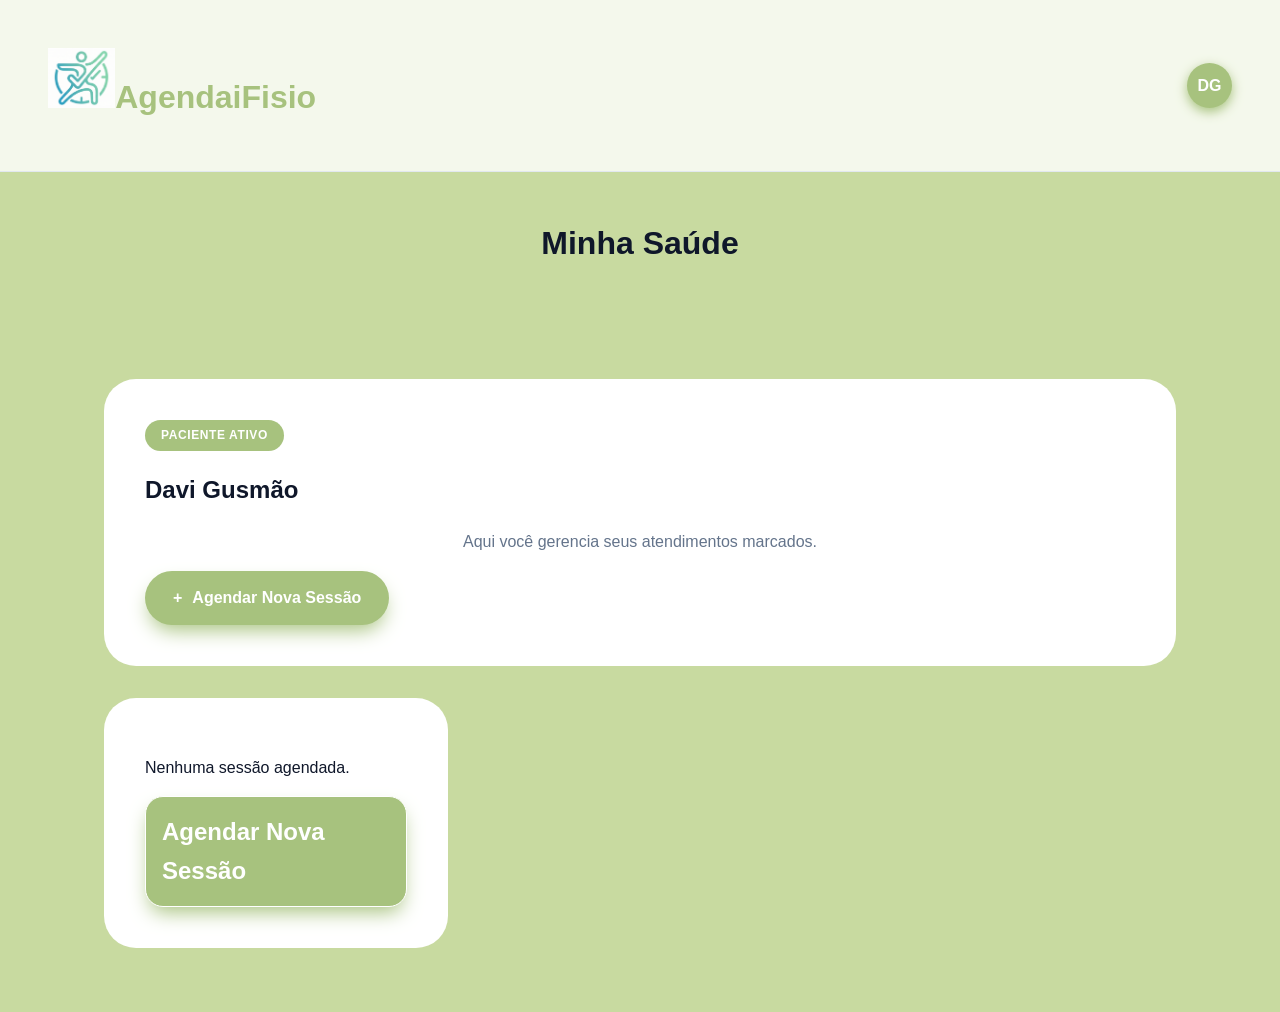
==== ClinicaProject/src/Clinica.Web/Tela Consulta Paciente/TelaPaciente.html @ 0408c7b3 "Foi feito as alterações de acordo com as tasks do cliuckup" ====
<!DOCTYPE html>
<html lang="pt-br">
<head>
    <meta charset="UTF-8">
    <meta name="viewport" content="width=device-width, initial-scale=1.0">
    <link rel="stylesheet" href="../Tela de Agendamento/index.css">
    <link rel="stylesheet" href="TelaPaciente.css">
    <title>Minha Saúde - AgendaiFisio</title>
</head>
<body>

    
    <header class="navbar">
        <div class="logo"><img src="../Tela de Agendamento/Logo.png">AgendaiFisio</div>
        
        <div class="perfil-container" id="perfilMenu">
            <div class="avatar">DG</div>
            <div class="dropdown-conta">
                <div class="user-header">
                    <strong>Davi Gusmão</strong>
                    <span>davigusmao@email.com</span>
                </div>
                <hr>
                <a href="TelaPaciente.html">👤 Ver meu Perfil</a>
                <a href="TelaPaciente.html">📅 Minhas Consultas</a>
                <a href="login.html" class="logout">🚪 Sair</a>
            </div>
        </div>
    </header>

    <h1 class="minhaSaude">Minha Saúde</h1>

    <main class="container-agendamento">
        <article class="card-moderno card-perfil-paciente">
            <span class="paciente-ativo">Paciente Ativo</span>
            <h2 class="nome-paciente">Davi Gusmão</h2>
            <p class="subtitulo-paciente">Aqui você gerencia seus atendimentos marcados.</p>
            <div id="areaAtalho" class="atalho-agendamento">
                <a href="index.html" class="btn-agendar-atalho"><span>+</span> Agendar Nova Sessão</a>
            </div>
        </article>

            <div id="listaConsultas" class="cards-grid">
    <!-- O JavaScript vai inserir os cards aqui antes ou depois deste ID -->
            <div id="statusConsultaVazio" class="card-moderno card-vazio">
        <p class="msg-vazio">Nenhuma sessão agendada.</p>
        <a href="index.html" class="btn-agendar-main">Agendar Nova Sessão</a>
    </div>
</div>
    </main>

    <dialog id="modalAvisoCancel" class="modal-moderno">
        <div class="modal-content">
            <div class="modal-icon">⚠️</div>
            <h3 class="modal-titulo-erro">Desmarcar Sessão?</h3>
            <p class="modal-subtitulo">Essa ação não pode ser desfeita. Deseja realmente cancelar?</p>

            <div class="botoes-duplos-stack">
                <button id="confirmarCancelamento" class="btn-confirmar-full btn-perigo">Sim, Desmarcar Sessão</button>
               <button type="button" 
                onclick="this.closest('dialog').close()" 
                class="btn-outline-full">
                Não, Manter Consulta/Sessão
                </button>
            </div>
        </div>
    </dialog>
    <dialog id="modalVerSintomas" class="modal-moderno">
    <div class="modal-header">
        <h2>📋 Meus Sintomas</h2>
        <button class="btn-fechar-x" type="button" onclick="this.closest('dialog').close()">×</button>
    </div>
    <div class="modal-body">
        <div class="caixa-sintomas-view" id="textoSintomasPaciente" style="background: #f1f5f9; padding: 15px; border-radius: 12px; color: #475569; line-height: 1.5;">
            <!-- Texto injetado aqui -->
        </div>
        <button onclick="this.closest('dialog').close()" class="btn-confirmar-full" style="margin-top: 20px;">Fechar</button>
    </div>
</dialog>


    <script src="TelaPaciente.js"></script>
</body>
</html>
---- ClinicaProject/src/Clinica.Web/Tela de Agendamento/index.css ----
/* ============================================================
   1. DESIGN SYSTEM & TOKENS
============================================================ */
:root {
    --brand: #A7C27E;        
    --brand-soft: #A7C27E;
    --success: #22c55e;
    --error: #ff4d4d;
    --bg-app: #f8fafc;
    --branco: #ffffff;
    --texto: #0f172a;
    --texto-muted: #64748b;
    --radius: 24px;
    --transition: all 0.4s cubic-bezier(0.4, 0, 0.2, 1);
    --shadow-soft: 0 10px 30px -10px rgba(0,0,0,0.05);
}

* { box-sizing: border-box; }

/* ============================================================
   2. LAYOUT BASE & NAVBAR
============================================================ */
body {
    margin: 0;
    font-family: 'Inter', sans-serif;
    color: var(--texto);
    min-height: 100vh;
    background: #ffffff;


}

.navbar {
    padding: 3rem;
    display: flex;
    justify-content: space-between;
    align-items: center;
    background: rgba(255, 255, 255, 0.8);
    backdrop-filter: blur(10px);
    border-bottom: 1px solid #e2e8f0;
    position: sticky;
    top: 0; 
    z-index: 100;
}
.navbar:hover{
    font: white;
}

.logo { 
    font-weight: 900; 
    color: var(--brand); 
    font-size: 2rem; 
    text-decoration: none; 
}
h1{
    height: 100px;
    padding: 0;
    margin-left: 100px;
    margin-inline: 100px;

}
img{
    height: 60px;
}

/* MENU PERFIL (DROPDOWN ORGANIZADO) */
.perfil-container { position: relative; cursor: pointer; }

.avatar {
    width: 45px; height: 45px;
    background: var(--brand);
    color: white;
    border-radius: 50%;
    display: grid; place-items: center;
    font-weight: 800;
    box-shadow: 0 4px 12px var(--brand-soft);
}

.dropdown-conta {
    position: absolute;
    top: 120%; right: 0;
    width: 260px;
    background: var(--branco);
    border-radius: 20px;
    box-shadow: 0 25px 50px -12px rgba(0,0,0,0.15);
    padding: 1rem; /* Padding reduzido para os links encostarem nas bordas no hover */
    opacity: 0; visibility: hidden;
    transform: translateY(10px);
    transition: var(--transition);
    border: 1px solid #e2e8f0;
    color: var(--branco);
}

.perfil-container:hover .dropdown-conta {
    opacity: 1; visibility: visible;
    transform: translateY(0);
    color: var(--branco);
}

/* Informações do Usuário no Topo do Dropdown */
.user-header {
    padding: 0.5rem 0.5rem 1rem 0.5rem;
    display: flex;
    flex-direction: column;
}

.user-header strong { font-size: 1rem; color: var(--texto); }
.user-header span { font-size: 0.85rem; color: var(--texto-muted); }

.dropdown-conta hr {
    border: 0;
    border-top: 1px solid #f1f5f9;
    margin: 0.5rem 0;
}

/* Estilização dos Links do Menu */
.dropdown-conta a {
    display: flex;
    align-items: center;
    gap: 12px;
    padding: 12px 10px;
    color: var(--texto);
    text-decoration: none !important; /* Remove o sublinhado roxo */
    font-size: 0.95rem;
    font-weight: 600;
    border-radius: 12px;
    transition: 0.2s;
}

.dropdown-conta a:hover {
    background: var(--brand-soft);
    color: var(--branco);
}

/* Cor especial para o botão Sair */
.dropdown-conta a.logout { color: var(--error); }
.dropdown-conta a.logout:hover { background: #fff5f5; }

/* ============================================================
   3. CARDS DE AGENDAMENTO
============================================================ */
.container-agendamento { 
    padding: 4rem; 
    max-width: 1200px; 
    margin: 0 auto; 

}
.titulo-sessao { font-size: 2.5rem; 
    font-weight: 900; 
    text-align: center; 
    margin-bottom: 3rem; 
    letter-spacing: -1.5px; 
    color: var(--brand); }

.cards-grid {
    display: grid;
    grid-template-columns: repeat(auto-fit, minmax(350px, 1fr));
    gap: 2.5rem;
}

.card-moderno {
    background: var(--branco);
    padding: 3rem;
    border-radius: var(--radius);
    box-shadow: var(--brand-soft);
    border: 1px solid #000000;
    transition: var(--transition);
}

.card-moderno:hover { 
    transform: translateY(-8px); 
    box-shadow: 0 1px 15px var(--texto) ;
    border-color: var(--brand);
}

.badge {
    width: 60%;
    margin: 5px;
    background: var(--brand-soft);
    color: var(--branco);
    padding: 6px 14px;
    border-radius: 100px;
    font-size: 15px;
    font-weight: 800;
    text-transform: uppercase;
    display: inline-block;
    margin-bottom: 1.5rem;

}


/* ============================================================
   4. FORMULÁRIOS (INPUTS E BOTÕES)
============================================================ */
.select-premium, .input-premium {
    width: 100%;
    margin: 10px;
    padding: 16px;
    border-radius: 30px;
    border: 2px solid #f1f5f9;
    background: #f8fafc;
    font-size: 20px;
    font-weight: 300;
    outline: none;
    transition: var(--transition);
}

.select-premium:focus, .input-premium:focus { border-color: var(--brand); background: #fff; }

.btn-agendar-main, .btn-confirmar-full {
    width: 100%;
    padding: 1rem;
    margin-top: 10px;
    border-radius: 18px;
    border: 1px solid;
    background: var(--brand);
    color: white !important;
    font-weight: 800;
    font-size: 1.5rem;
    cursor: pointer;
    transition: var(--transition);
    box-shadow: 0 10px 20px -5px var(--brand-soft);
    text-decoration: #A7C27E;
    display: flex; justify-content: center; align-items: center;
}

.btn-agendar-main:hover, .btn-confirmar-full:hover { 
    transform: scale(1.02); 
    filter: brightness(1.1); }

.btn-outline-full {
    width: 100%;
    padding: 1rem;
    margin-top: 10px;
    border-radius: 18px;
    border: 2px solid #e2e8f0;
    background: transparent;
    color: var(--texto-muted) !important;
    font-weight: 700;
    cursor: pointer;
    transition: 0.3s;
    text-decoration: none;
    display: flex; justify-content: center; align-items: center;
}

/* ============================================================
   5. SISTEMA DE POPUPS (MODAIS)
============================================================ */
dialog::backdrop {
    background: rgba(15, 23, 42, 0.6);
    backdrop-filter: blur(10px);
    z-index: 999;
}

.modal-moderno { /* Ocupa no máximo 95% da altura da tela *//* Esconde qualquer barra de rolagem do modal */
    flex-direction: column;
    gap: 8px;
    max-width: 180px;

    padding-right: 5px;
    margin: 0;
    border: none;
    padding: 1.5rem;
    position: fixed;
    top: 50%; 
    left: 50%;
    transform: translate(-50%, -50%);
    width: 90%;
    max-width: 480px;
    background: var(--branco);
    border-radius: 32px;
    box-shadow: 0 40px 100px -20px rgba(0,0,0,0.3);
    z-index: 1000;
}

dialog[open].modal-moderno {
    animation: modalShow 0.4s cubic-bezier(0.34, 1.56, 0.64, 1);
}

.modal-header { display: flex; justify-content: space-between; align-items: center; margin-bottom: 2rem; }
.modal-header h2 { font-size: 1.5rem; font-weight: 900; margin: 0; }
.btn-fechar-x { all: unset; font-size: 1.8rem; cursor: pointer; color: var(--texto-muted); line-height: 1; }

.horarios-grid { display: grid; grid-template-columns: repeat(3, 1fr); gap: 10px; margin-top: 10px; }
.btn-hora {
    padding: 12px; border-radius: 12px; border: 1px solid #f1f5f9;
    background: #f8fafc; cursor: pointer; font-weight: 700; transition: 0.2s;
}
.btn-hora:hover { border-color: var(--brand); }
.btn-hora.active { background: var(--brand); color: white; border-color: var(--brand); }

/* ============================================================
   6. FEEDBACKS (TOAST & ERROS)
============================================================ */
.toast-erro {
    position: fixed;
    top: 30px; left: 50%;
    opacity: 0;
    visibility: hidden;
    transform: translateX(-50%) translateY(-100px); 
    background: var(--error);
    color: white;
    padding: 16px 32px;
    border-radius: 100px;
    font-weight: 700;
    box-shadow: 0 15px 30px rgba(255, 77, 77, 0.3);
    z-index: 10000;
    transition: all 0.5s cubic-bezier(0.68, -0.55, 0.27, 1.55);
}

.toast-erro.show { 
    opacity: 1;
    visibility: visible;
    transform: translateX(-50%) translateY(0); 
}

.mensagem-error-modal {
    position: relative;
    z-index: 1100;
    background: #fff5f5;
    color: var(--error);
    padding: 12px;
    border-radius: 12px;
    border: 1px solid #ffcccc;
    font-size: 0.85rem;
    font-weight: 700;
    margin-bottom: 15px;
    text-align: center;
}

@keyframes modalShow {
    from { opacity: 0; transform: translate(-50%, -48%) scale(0.96); }
    to { opacity: 1; transform: translate(-50%, -50%) scale(1); }
}

.shake { animation: shakeAnim 0.4s ease-in-out; }
@keyframes shakeAnim {
    0%, 100% { transform: translate(-50%, -50%) translateX(0); }
    25% { transform: translate(-50%, -50%) translateX(-8px); }
    75% { transform: translate(-50%, -50%) translateX(8px); }
}

footer button, .body-footer-button { display: none !important; }
/* Estilo para o botão de hora quando estiver bloqueado pelo terapeuta */
.btn-hora.ocupado {
    background: #f1f5f9 !important;
    color: #cbd5e1 !important;
    border: 1px dashed #cbd5e1 !important;
    cursor: not-allowed;
    opacity: 0.7;
}

/* Opcional: Feedback visual de erro no modal */
.shake { animation: shake 0.4s; }
@keyframes shake {
    0%, 100% { transform: translateX(0); }
    25% { transform: translateX(-5px); }
    75% { transform: translateX(5px); }
}
/* Disponível - Verde Moderno */
.btn-hora.disponivel {
    background: #f0fdf4 !important;
    color: #16a34a !important;
    border: 1px solid #bbf7d0 !important;
}

/* Bloqueado/Ocupado - Vermelho Moderno */
.btn-hora.ocupado {
    background: #fef2f2 !important;
    color: #ef4444 !important;
    border: 1px solid #fecaca !important;
    cursor: not-allowed;
}

/* Encerrado - Cinza Neutro */
.btn-hora.encerrado {
    background: #f1f5f9 !important;
    color: #94a3b8 !important;
    border: 1px solid #e2e8f0 !important;
    cursor: not-allowed;
}

/* Selecionado - Sua cor principal */
.btn-hora.active {
    background: var(--brand) !important;
    color: white !important;
    border-color: var(--brand) !important;
    transform: scale(1.05);
}
#sintomasPaciente {
    transition: border-color 0.3s ease;
}
---- ClinicaProject/src/Clinica.Web/Tela Consulta Paciente/TelaPaciente.css ----
/* ============================================================
   1. DESIGN SYSTEM & VARIÁVEIS (TOKENS)
   ============================================================ */
:root {
    /* Cores de Marca (Usando OKLCH para cores mais vibrantes e consistentes) */
    --brand:#A7C27E;
    --brand-soft: #A7C27E;
    --brand-deep: #A7C27E;
    
    /* Cores de Status */
    --success: #22c55e;
    --error: #ff4d4d;
    --warning: #f59e0b;
    
    /* Neutros */
    --bg-app: #f8fafc;
    --branco: #ffffff;
    --texto: #0f172a;
    --texto-muted: #64748b;
    
    /* Estrutura */
    --radius-lg: 32px;
    --radius-md: 16px;
    --transition: all 0.4s cubic-bezier(0.16, 1, 0.3, 1);
    
    /* Elevação (Sombras) */
    --shadow-flat: 0 4px 6px -1px rgba(0, 0, 0, 0.1);
    --shadow-up: 0 20px 40px -15px rgba(0, 0, 0, 0.1);
}

/* ============================================================
   2. RESET E BASE DO DOCUMENTO
   ============================================================ */
body {
    margin: 0;
    font-family: 'Plus Jakarta Sans', 'Inter', sans-serif;
    background: #C8DAA0;
    background-size: 400% 400%;
    color: var(--texto);
    min-height: 100vh;
    line-height: 1.6;
    animation: gradientBG 15s ease infinite;
}
@keyframes gradientBG {
    0% { background-position: 0% 50%; }
    50% { background-position: 100% 50%; }
    100% { background-position: 0% 50%; }
}

/* ============================================================
   3. COMPONENTES DE TEXTO
   ============================================================ */
.titulo-pagina {
    font-size: clamp(2rem, 5vw, 2.5rem); /* Fonte fluida */
    font-weight: 900;
    text-align: center;
    color: var(--brand-deep);
    letter-spacing: -0.04em;
    margin: 2rem 0 0.5rem;
}
.minhaSaude{
    text-align: center;
    align-content: center;
    justify-content: center;
}

.subtitulo-paciente {
    text-align: center;
    color: var(--texto-muted);
    font-size: 1rem;
}

/* ============================================================
   4. CARDS E CONTAINERS (MODERN STYLE)
   ============================================================ */
.card-moderno {
    background: var(--branco);
    border-radius: var(--radius-lg);
    padding: 2.5rem;
    border: 1px solid rgba(255, 255, 255, 0.8);
    box-shadow: var(--success);
    transition: var(--transition);
}

.card-moderno:hover {
    transform: translateY(-8px);
    box-shadow: var(--success);
}
.card-moderno-card-consulta-item{
    border-color: var(--brand);
    box-shadow: var(--texto);
}
/* Badge de Status */
.badge {
    display: inline-block;
    padding: 6px 16px;
    background: var(--brand-soft);
    color: var(--branco);
    border-radius: 100px;
    font-size: 0.75rem;
    font-weight: 800;
    text-transform: uppercase;
    letter-spacing: 0.05em;
}

/* ============================================================
   5. BOTÕES E INTERAÇÕES
   ============================================================ */
.btn-agendar-atalho {
    display: inline-flex;
    align-items: center;
    gap: 10px;
    background: var(--brand);
    color: white !important;
    padding: 14px 28px;
    border-radius: 100px;
    font-weight: 700;
    text-decoration: none;
    transition: var(--transition);
    box-shadow: 0 10px 20px -5px var(--brand-soft);
}

.btn-agendar-atalho:hover {
    background: var(--brand-deep);
    transform: scale(1.05);
    box-shadow: 0 15px 30px -10px var(--brand-soft);
}

.btn-confirmar-full {
    width: 100%;
    padding: 18px;
    border-radius: var(--radius-md);
    border: none;
    font-weight: 800;
    font-size: 1rem;
    cursor: pointer;
    transition: var(--transition);

}
.btn-confirmar-full:hover{
    background-color: #ff4d4d;
    box-shadow: 0px 3px 3px 3px var(--error);
}
.btn-cancelar-sessao{
    border: transparent;
    border-radius: 15px ;
    background: #A7C27E;
    color: var(--branco);
    padding: 1rem;
    font-size: 1rem;
    font-weight: 1000;
}
.btn-cancelar-sessao:hover{
    background: #ff4d4d;
    transform: scale(1.05);
    filter: brightness(1.1);
    box-shadow: 0px 3px 3px 3px var(--error);
    transition: all 0.1s cubic-bezier(0.075, 0.82, 0.165, 1);
}
/* ============================================================
   6. SISTEMA DE MODAL (GLASSMORPHISM)
   ============================================================ */
.modal-moderno {
     display: none;
    border: none;
    border-radius: var(--radius-lg);
    padding: 3rem;
    max-width: 450px;
    background: rgba(255, 255, 255, 0.9);
    backdrop-filter: blur(20px); /* Efeito de vidro */
    box-shadow: 0 50px 100px -20px rgba(0, 0, 0, 0.25);
    border: none;
    border-radius: 20px;
    padding: 2rem;
}

/* Isso garante que ele apareça centralizado ao abrir */
.modal-moderno[open] {
    display: flex;
    flex-direction: column;
    align-items: center;
}


.modal-moderno::backdrop {
    background: rgba(15, 23, 42, 0.4);
    backdrop-filter: blur(8px);
}

/* Status de Erro/Cancelamento no Modal */
.modal-titulo-erro {
    color: var(--error);
    font-size: 1.6rem;
    font-weight: 900;
    margin-bottom: 1rem;

}
.modal-icon{
    font-size: 30px;
}


/* ============================================================
   7. GRID E RESPONSIVIDADE
   ============================================================ */
.cards-grid {
    display: grid;
    grid-template-columns: repeat(auto-fill, minmax(300px, 1fr));
    gap: 20px;
    margin-top: 2rem;

}

@media (max-width: 600px) {
    .card-moderno {
        padding: 1.5rem;
        border-radius: var(--radius-md);
    }
    
    .titulo-pagina { font-size: 1.8rem; }
}

/* Animação de entrada da lista */
.card-consulta-item {
    border-left: 8px solid var(--brand);
    animation: slideIn 0.6s cubic-bezier(0.23, 1, 0.32, 1) forwards;
}
.card-consulta-item:hover{
    box-shadow: 0px 1px 15px var(--texto);
}

@keyframes slideIn {
    from { opacity: 0; transform: translateX(-20px); }
    to { opacity: 1; transform: translateX(0); }
}
button.btn-cancelar-sessão{
    border-radius: 10px;
}
span.paciente-ativo{
    display: inline-block;
    padding: 6px 16px;
    background: var(--brand-soft);
    color: var(--branco);
    border-radius: 100px;
    font-size: 0.75rem;
    font-weight: 800;
    text-transform: uppercase;
    letter-spacing: 0.05em;
}
.info-linha {
    display: flex;
    justify-content: space-between;
    background: #f8fafc;
    padding: 10px;
    border-radius: 12px;
    margin-top: 10px;
}

.card-detalhe {
    margin: 0;
    font-size: 0.9rem;
    color: var(--texto-muted);
}

/* Ajuste para que o modal não fique escondido */
dialog::backdrop {
    background: rgba(0, 0, 0, 0.5);
    backdrop-filter: blur(4px);
}
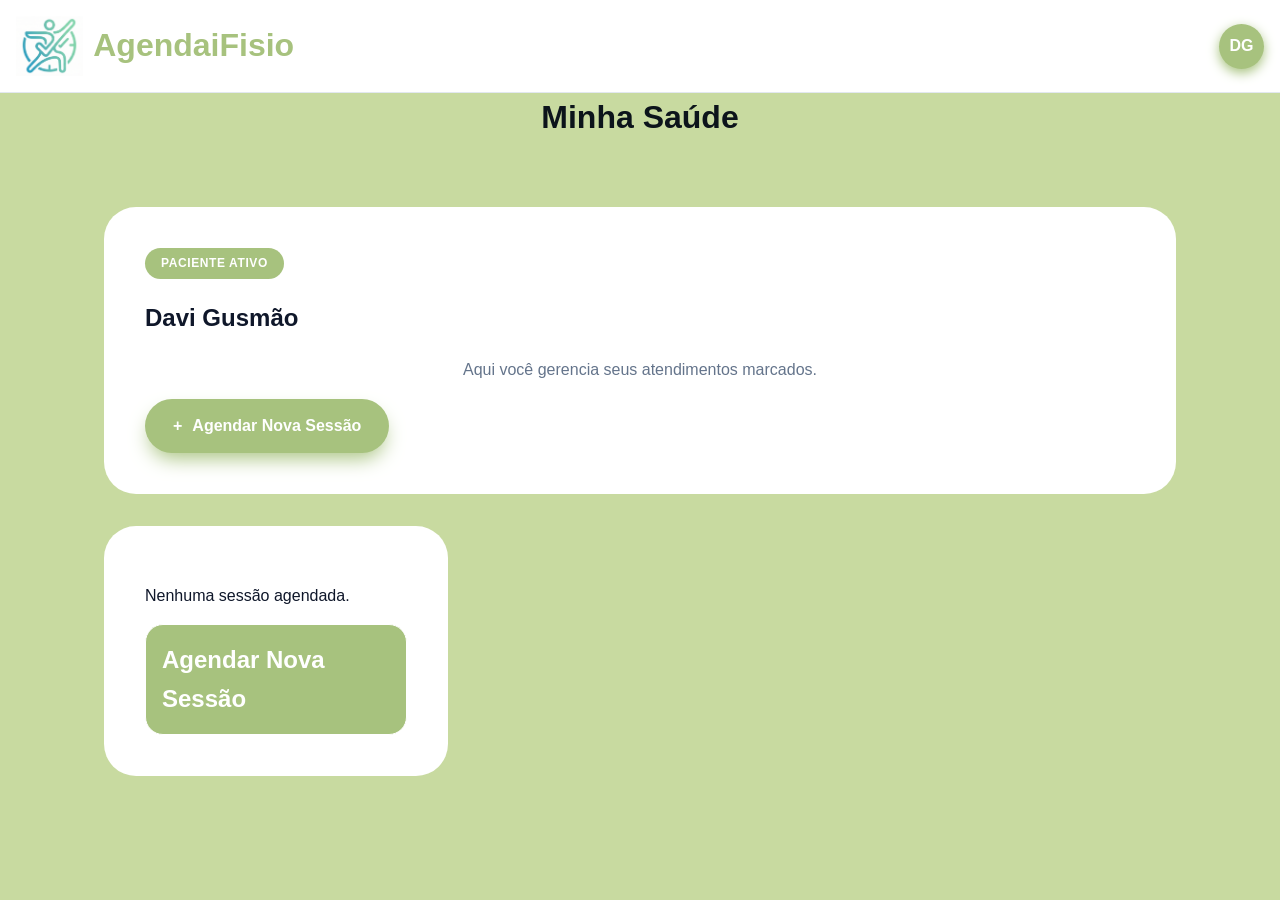
==== commit 66505fde: "Refactor Therapist views and add dashboard styles Reorganize therapist UI: moved/renamed therapist p" ====
--- a/ClinicaProject/src/Clinica.Web/Tela Consulta Paciente/TelaPaciente.html
+++ b/ClinicaProject/src/Clinica.Web/Tela Consulta Paciente/TelaPaciente.html
@@ -21,9 +21,9 @@
                     <span>davigusmao@email.com</span>
                 </div>
                 <hr>
-                <a href="TelaPaciente.html">👤 Ver meu Perfil</a>
+                <a href="../Tela de Agendamento/TelaPaciente.html">👤 Ver meu Perfil</a>
                 <a href="TelaPaciente.html">📅 Minhas Consultas</a>
-                <a href="login.html" class="logout">🚪 Sair</a>
+                <a href="../tela de login/login.html" class="logout">🚪 Sair</a>
             </div>
         </div>
     </header>
@@ -36,7 +36,7 @@
             <h2 class="nome-paciente">Davi Gusmão</h2>
             <p class="subtitulo-paciente">Aqui você gerencia seus atendimentos marcados.</p>
             <div id="areaAtalho" class="atalho-agendamento">
-                <a href="index.html" class="btn-agendar-atalho"><span>+</span> Agendar Nova Sessão</a>
+                <a href="../Tela de Agendamento/index.html" class="btn-agendar-atalho"><span>+</span> Agendar Nova Sessão</a>
             </div>
         </article>
 
@@ -44,7 +44,7 @@
     <!-- O JavaScript vai inserir os cards aqui antes ou depois deste ID -->
             <div id="statusConsultaVazio" class="card-moderno card-vazio">
         <p class="msg-vazio">Nenhuma sessão agendada.</p>
-        <a href="index.html" class="btn-agendar-main">Agendar Nova Sessão</a>
+        <a href="../Tela de Agendamento/index.html" class="btn-agendar-main">Agendar Nova Sessão</a>
     </div>
 </div>
     </main>
--- a/ClinicaProject/src/Clinica.Web/Tela de Agendamento/index.css
+++ b/ClinicaProject/src/Clinica.Web/Tela de Agendamento/index.css
@@ -2,7 +2,7 @@
    1. DESIGN SYSTEM & TOKENS
 ============================================================ */
 :root {
-    --brand: #A7C27E;        
+    --brand: #A7C27E;
     --brand-soft: #A7C27E;
     --success: #22c55e;
     --error: #ff4d4d;
@@ -12,10 +12,12 @@
     --texto-muted: #64748b;
     --radius: 24px;
     --transition: all 0.4s cubic-bezier(0.4, 0, 0.2, 1);
-    --shadow-soft: 0 10px 30px -10px rgba(0,0,0,0.05);
-}
-
-* { box-sizing: border-box; }
+    --shadow-soft: 0 10px 30px -10px rgba(0, 0, 0, 0.05);
+}
+
+* {
+    box-sizing: border-box;
+}
 
 /* ============================================================
    2. LAYOUT BASE & NAVBAR
@@ -25,66 +27,85 @@
     font-family: 'Inter', sans-serif;
     color: var(--texto);
     min-height: 100vh;
-    background: #ffffff;
-
-
+    background: #C8DAA0;
 }
 
 .navbar {
-    padding: 3rem;
+    padding: 1rem;
     display: flex;
     justify-content: space-between;
     align-items: center;
-    background: rgba(255, 255, 255, 0.8);
+    background: white;
     backdrop-filter: blur(10px);
     border-bottom: 1px solid #e2e8f0;
     position: sticky;
-    top: 0; 
+    top: 0;
     z-index: 100;
 }
-.navbar:hover{
+
+.navbar:hover {
     font: white;
 }
 
-.logo { 
-    font-weight: 900; 
-    color: var(--brand); 
-    font-size: 2rem; 
-    text-decoration: none; 
-}
-h1{
-    height: 100px;
+.logo {
+    font-weight: 900;
+    color: var(--brand);
+    font-size: 2rem;
+    text-decoration: none;
+    display: flex;
+    align-items: center;
+    gap: 10px;
+    mix-blend-mode: multiply;
+}
+
+h1 {
+    display: flex;
+    align-items: center;
+    justify-content: center;
+    width: 100%;
+    height: 50px;
     padding: 0;
-    margin-left: 100px;
-    margin-inline: 100px;
-
-}
-img{
+    margin: 0;
+    mix-blend-mode: multiply;
+    font-size: 2rem;
+}
+
+img {
     height: 60px;
+    width: auto;
+    mix-blend-mode: multiply;
 }
 
 /* MENU PERFIL (DROPDOWN ORGANIZADO) */
-.perfil-container { position: relative; cursor: pointer; }
+.perfil-container {
+    position: relative;
+    cursor: pointer;
+}
 
 .avatar {
-    width: 45px; height: 45px;
+    width: 45px;
+    height: 45px;
     background: var(--brand);
     color: white;
     border-radius: 50%;
-    display: grid; place-items: center;
+    display: grid;
+    place-items: center;
     font-weight: 800;
     box-shadow: 0 4px 12px var(--brand-soft);
 }
 
 .dropdown-conta {
     position: absolute;
-    top: 120%; right: 0;
+    top: 120%;
+    right: 0;
     width: 260px;
     background: var(--branco);
     border-radius: 20px;
-    box-shadow: 0 25px 50px -12px rgba(0,0,0,0.15);
-    padding: 1rem; /* Padding reduzido para os links encostarem nas bordas no hover */
-    opacity: 0; visibility: hidden;
+    box-shadow: 0 25px 50px -12px rgba(0, 0, 0, 0.15);
+    padding: 1rem;
+    /* Padding reduzido para os links encostarem nas bordas no hover */
+    opacity: 0;
+    visibility: hidden;
     transform: translateY(10px);
     transition: var(--transition);
     border: 1px solid #e2e8f0;
@@ -92,7 +113,8 @@
 }
 
 .perfil-container:hover .dropdown-conta {
-    opacity: 1; visibility: visible;
+    opacity: 1;
+    visibility: visible;
     transform: translateY(0);
     color: var(--branco);
 }
@@ -104,8 +126,15 @@
     flex-direction: column;
 }
 
-.user-header strong { font-size: 1rem; color: var(--texto); }
-.user-header span { font-size: 0.85rem; color: var(--texto-muted); }
+.user-header strong {
+    font-size: 1rem;
+    color: var(--texto);
+}
+
+.user-header span {
+    font-size: 0.85rem;
+    color: var(--texto-muted);
+}
 
 .dropdown-conta hr {
     border: 0;
@@ -120,7 +149,8 @@
     gap: 12px;
     padding: 12px 10px;
     color: var(--texto);
-    text-decoration: none !important; /* Remove o sublinhado roxo */
+    text-decoration: none !important;
+    /* Remove o sublinhado roxo */
     font-size: 0.95rem;
     font-weight: 600;
     border-radius: 12px;
@@ -133,24 +163,32 @@
 }
 
 /* Cor especial para o botão Sair */
-.dropdown-conta a.logout { color: var(--error); }
-.dropdown-conta a.logout:hover { background: #fff5f5; }
+.dropdown-conta a.logout {
+    color: var(--error);
+}
+
+.dropdown-conta a.logout:hover {
+    background: #fff5f5;
+}
 
 /* ============================================================
    3. CARDS DE AGENDAMENTO
 ============================================================ */
-.container-agendamento { 
-    padding: 4rem; 
-    max-width: 1200px; 
-    margin: 0 auto; 
-
-}
-.titulo-sessao { font-size: 2.5rem; 
-    font-weight: 900; 
-    text-align: center; 
-    margin-bottom: 3rem; 
-    letter-spacing: -1.5px; 
-    color: var(--brand); }
+.container-agendamento {
+    padding: 4rem;
+    max-width: 1200px;
+    margin: 0 auto;
+
+}
+
+.titulo-sessao {
+    font-size: 2.5rem;
+    font-weight: 900;
+    text-align: center;
+    margin-bottom: 3rem;
+    letter-spacing: -1.5px;
+    color: var(--brand);
+}
 
 .cards-grid {
     display: grid;
@@ -167,9 +205,9 @@
     transition: var(--transition);
 }
 
-.card-moderno:hover { 
-    transform: translateY(-8px); 
-    box-shadow: 0 1px 15px var(--texto) ;
+.card-moderno:hover {
+    transform: translateY(-8px);
+    box-shadow: 0 1px 15px var(--texto);
     border-color: var(--brand);
 }
 
@@ -192,7 +230,8 @@
 /* ============================================================
    4. FORMULÁRIOS (INPUTS E BOTÕES)
 ============================================================ */
-.select-premium, .input-premium {
+.select-premium,
+.input-premium {
     width: 100%;
     margin: 10px;
     padding: 16px;
@@ -205,9 +244,14 @@
     transition: var(--transition);
 }
 
-.select-premium:focus, .input-premium:focus { border-color: var(--brand); background: #fff; }
-
-.btn-agendar-main, .btn-confirmar-full {
+.select-premium:focus,
+.input-premium:focus {
+    border-color: var(--brand);
+    background: #fff;
+}
+
+.btn-agendar-main,
+.btn-confirmar-full {
     width: 100%;
     padding: 1rem;
     margin-top: 10px;
@@ -219,14 +263,17 @@
     font-size: 1.5rem;
     cursor: pointer;
     transition: var(--transition);
-    box-shadow: 0 10px 20px -5px var(--brand-soft);
     text-decoration: #A7C27E;
-    display: flex; justify-content: center; align-items: center;
-}
-
-.btn-agendar-main:hover, .btn-confirmar-full:hover { 
-    transform: scale(1.02); 
-    filter: brightness(1.1); }
+    display: flex;
+    justify-content: center;
+    align-items: center;
+}
+
+.btn-agendar-main:hover,
+.btn-confirmar-full:hover {
+    transform: scale(1.02);
+    filter: brightness(1.1);
+}
 
 .btn-outline-full {
     width: 100%;
@@ -240,7 +287,9 @@
     cursor: pointer;
     transition: 0.3s;
     text-decoration: none;
-    display: flex; justify-content: center; align-items: center;
+    display: flex;
+    justify-content: center;
+    align-items: center;
 }
 
 /* ============================================================
@@ -252,7 +301,9 @@
     z-index: 999;
 }
 
-.modal-moderno { /* Ocupa no máximo 95% da altura da tela *//* Esconde qualquer barra de rolagem do modal */
+.modal-moderno {
+    /* Ocupa no máximo 95% da altura da tela */
+    /* Esconde qualquer barra de rolagem do modal */
     flex-direction: column;
     gap: 8px;
     max-width: 180px;
@@ -262,14 +313,14 @@
     border: none;
     padding: 1.5rem;
     position: fixed;
-    top: 50%; 
+    top: 50%;
     left: 50%;
     transform: translate(-50%, -50%);
     width: 90%;
     max-width: 480px;
     background: var(--branco);
     border-radius: 32px;
-    box-shadow: 0 40px 100px -20px rgba(0,0,0,0.3);
+    box-shadow: 0 40px 100px -20px rgba(0, 0, 0, 0.3);
     z-index: 1000;
 }
 
@@ -277,27 +328,72 @@
     animation: modalShow 0.4s cubic-bezier(0.34, 1.56, 0.64, 1);
 }
 
-.modal-header { display: flex; justify-content: space-between; align-items: center; margin-bottom: 2rem; }
-.modal-header h2 { font-size: 1.5rem; font-weight: 900; margin: 0; }
-.btn-fechar-x { all: unset; font-size: 1.8rem; cursor: pointer; color: var(--texto-muted); line-height: 1; }
-
-.horarios-grid { display: grid; grid-template-columns: repeat(3, 1fr); gap: 10px; margin-top: 10px; }
+.modal-header {
+    display: flex;
+    justify-content: space-between;
+    align-items: center;
+    margin-bottom: 2rem;
+}
+
+.modal-header h2 {
+    font-size: 1.5rem;
+    font-weight: 900;
+    margin: 0;
+}
+
+.btn-fechar-x {
+    all: unset;
+    font-size: 1.8rem;
+    cursor: pointer;
+    color: var(--texto-muted);
+    line-height: 1;
+}
+
+.horarios-grid {
+    display: grid;
+    grid-template-columns: repeat(3, 1fr);
+    gap: 10px;
+    margin-top: 10px;
+}
+
 .btn-hora {
-    padding: 12px; border-radius: 12px; border: 1px solid #f1f5f9;
-    background: #f8fafc; cursor: pointer; font-weight: 700; transition: 0.2s;
-}
-.btn-hora:hover { border-color: var(--brand); }
-.btn-hora.active { background: var(--brand); color: white; border-color: var(--brand); }
+    padding: 12px;
+    border-radius: 12px;
+    border: 1px solid #f1f5f9;
+    background: #f8fafc;
+    cursor: pointer;
+    font-weight: 700;
+    transition: 0.2s;
+}
+
+.btn-hora:hover {
+    border-color: var(--brand);
+}
+
+.btn-hora.active {
+    background: var(--brand);
+    color: white;
+    border-color: var(--brand);
+}
+
+.area-digitacao {
+    width: 450px;
+    height: 10rem;
+    font-size: 20px;
+    font-weight: bold;
+    font-style: italic;
+}
 
 /* ============================================================
    6. FEEDBACKS (TOAST & ERROS)
 ============================================================ */
 .toast-erro {
     position: fixed;
-    top: 30px; left: 50%;
+    top: 30px;
+    left: 50%;
     opacity: 0;
     visibility: hidden;
-    transform: translateX(-50%) translateY(-100px); 
+    transform: translateX(-50%) translateY(-100px);
     background: var(--error);
     color: white;
     padding: 16px 32px;
@@ -308,10 +404,10 @@
     transition: all 0.5s cubic-bezier(0.68, -0.55, 0.27, 1.55);
 }
 
-.toast-erro.show { 
+.toast-erro.show {
     opacity: 1;
     visibility: visible;
-    transform: translateX(-50%) translateY(0); 
+    transform: translateX(-50%) translateY(0);
 }
 
 .mensagem-error-modal {
@@ -329,18 +425,42 @@
 }
 
 @keyframes modalShow {
-    from { opacity: 0; transform: translate(-50%, -48%) scale(0.96); }
-    to { opacity: 1; transform: translate(-50%, -50%) scale(1); }
-}
-
-.shake { animation: shakeAnim 0.4s ease-in-out; }
+    from {
+        opacity: 0;
+        transform: translate(-50%, -48%) scale(0.96);
+    }
+
+    to {
+        opacity: 1;
+        transform: translate(-50%, -50%) scale(1);
+    }
+}
+
+.shake {
+    animation: shakeAnim 0.4s ease-in-out;
+}
+
 @keyframes shakeAnim {
-    0%, 100% { transform: translate(-50%, -50%) translateX(0); }
-    25% { transform: translate(-50%, -50%) translateX(-8px); }
-    75% { transform: translate(-50%, -50%) translateX(8px); }
-}
-
-footer button, .body-footer-button { display: none !important; }
+
+    0%,
+    100% {
+        transform: translate(-50%, -50%) translateX(0);
+    }
+
+    25% {
+        transform: translate(-50%, -50%) translateX(-8px);
+    }
+
+    75% {
+        transform: translate(-50%, -50%) translateX(8px);
+    }
+}
+
+footer button,
+.body-footer-button {
+    display: none !important;
+}
+
 /* Estilo para o botão de hora quando estiver bloqueado pelo terapeuta */
 .btn-hora.ocupado {
     background: #f1f5f9 !important;
@@ -351,12 +471,26 @@
 }
 
 /* Opcional: Feedback visual de erro no modal */
-.shake { animation: shake 0.4s; }
+.shake {
+    animation: shake 0.4s;
+}
+
 @keyframes shake {
-    0%, 100% { transform: translateX(0); }
-    25% { transform: translateX(-5px); }
-    75% { transform: translateX(5px); }
-}
+
+    0%,
+    100% {
+        transform: translateX(0);
+    }
+
+    25% {
+        transform: translateX(-5px);
+    }
+
+    75% {
+        transform: translateX(5px);
+    }
+}
+
 /* Disponível - Verde Moderno */
 .btn-hora.disponivel {
     background: #f0fdf4 !important;
@@ -387,6 +521,7 @@
     border-color: var(--brand) !important;
     transform: scale(1.05);
 }
+
 #sintomasPaciente {
     transition: border-color 0.3s ease;
 }
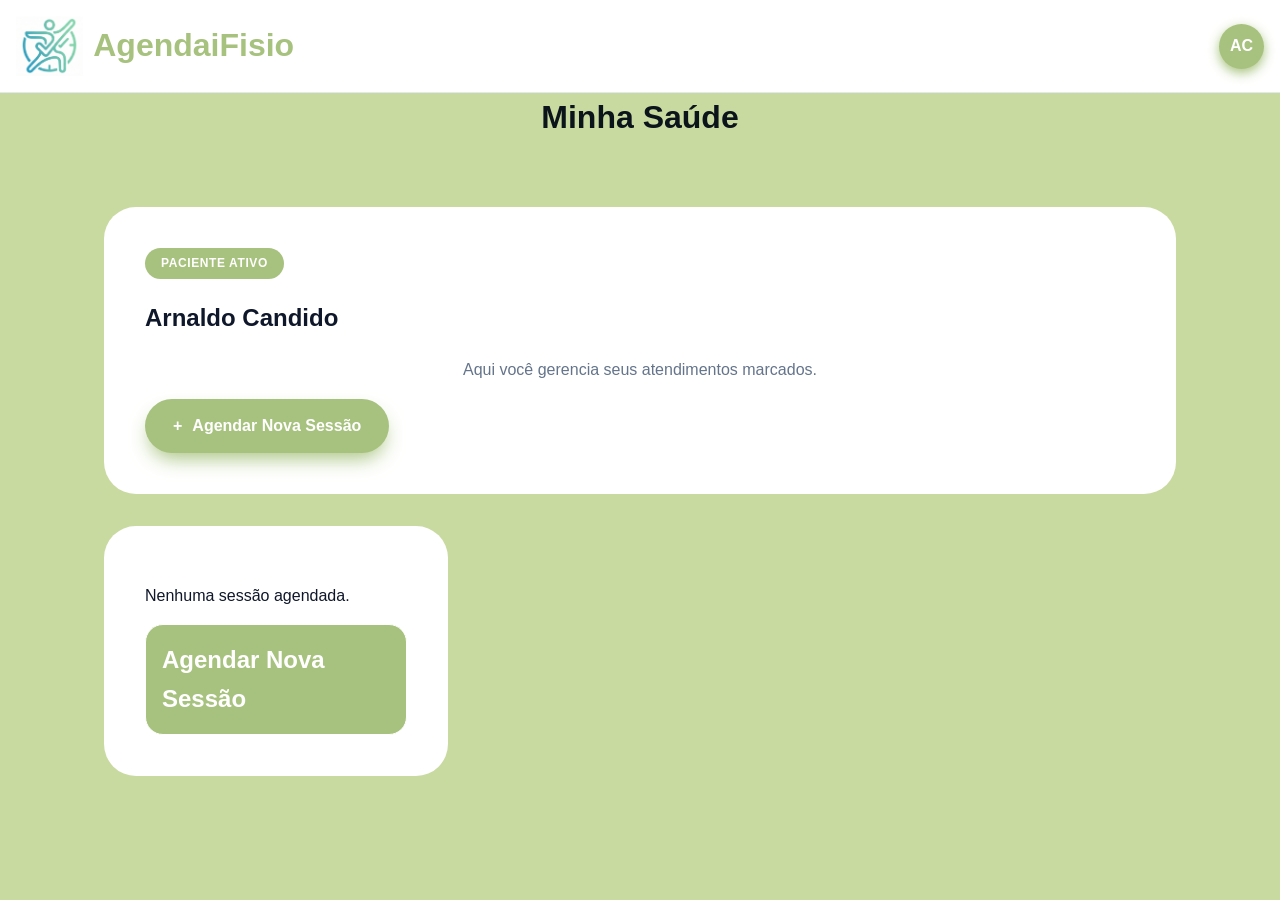
==== commit d2d2596a: "Add mobile responsive CSS/JS and update UI (#37)" ====
--- a/ClinicaProject/src/Clinica.Web/Tela Consulta Paciente/TelaPaciente.html
+++ b/ClinicaProject/src/Clinica.Web/Tela Consulta Paciente/TelaPaciente.html
@@ -5,20 +5,21 @@
     <meta name="viewport" content="width=device-width, initial-scale=1.0">
     <link rel="stylesheet" href="../Tela de Agendamento/index.css">
     <link rel="stylesheet" href="TelaPaciente.css">
+    <link rel="stylesheet" href="responsive.css">
     <title>Minha Saúde - AgendaiFisio</title>
 </head>
 <body>
 
     
     <header class="navbar">
-        <div class="logo"><img src="../Tela de Agendamento/Logo.png">AgendaiFisio</div>
+        <div class="logo"><img src="../Tela de Agendamento/Logo.png" alt="Logo AgendaiFisio">AgendaiFisio</div>
         
         <div class="perfil-container" id="perfilMenu">
-            <div class="avatar">DG</div>
+            <div class="avatar">AC</div>
             <div class="dropdown-conta">
                 <div class="user-header">
-                    <strong>Davi Gusmão</strong>
-                    <span>davigusmao@email.com</span>
+                    <strong>Arnaldo Candido</strong>
+                    <span>arnaldocandido@email.com</span>
                 </div>
                 <hr>
                 <a href="../Tela de Agendamento/TelaPaciente.html">👤 Ver meu Perfil</a>
@@ -33,7 +34,7 @@
     <main class="container-agendamento">
         <article class="card-moderno card-perfil-paciente">
             <span class="paciente-ativo">Paciente Ativo</span>
-            <h2 class="nome-paciente">Davi Gusmão</h2>
+            <h2 class="nome-paciente">Arnaldo Candido</h2>
             <p class="subtitulo-paciente">Aqui você gerencia seus atendimentos marcados.</p>
             <div id="areaAtalho" class="atalho-agendamento">
                 <a href="../Tela de Agendamento/index.html" class="btn-agendar-atalho"><span>+</span> Agendar Nova Sessão</a>
@@ -79,6 +80,7 @@
 </dialog>
 
 
+    <script src="mobile.js"></script>
     <script src="TelaPaciente.js"></script>
 </body>
 </html>
--- a/ClinicaProject/src/Clinica.Web/Tela Consulta Paciente/responsive.css
+++ b/ClinicaProject/src/Clinica.Web/Tela Consulta Paciente/responsive.css
@@ -0,0 +1,451 @@
+/* ============================================================
+   responsive.css - Estilos Responsivos Globais (AgendaiFisio)
+   ============================================================ */
+
+/* Cabeçalho superior visível apenas no Mobile */
+.mobile-topbar {
+    display: none;
+}
+
+/* Fundo escuro do menu móvel (backdrop) */
+.sidebar-backdrop {
+    display: none;
+    position: fixed;
+    top: 0;
+    left: 0;
+    width: 100vw;
+    height: 100vh;
+    background: rgba(15, 23, 42, 0.4);
+    backdrop-filter: blur(4px);
+    z-index: 999;
+    opacity: 0;
+    transition: opacity 0.3s ease;
+    pointer-events: none;
+}
+
+.sidebar-backdrop.active {
+    display: block;
+    opacity: 1;
+    pointer-events: auto;
+}
+
+/* ============================================================
+   BREAKPOINT: TABLETS E SMARTPHONES (<= 768px)
+   ============================================================ */
+@media (max-width: 768px) {
+    /* --- ESTRUTURA E CABEÇALHO MÓVEL --- */
+    .mobile-topbar {
+        display: flex;
+        align-items: center;
+        justify-content: space-between;
+        background: #ffffff;
+        padding: 12px 20px;
+        border-bottom: 1px solid #e2e8f0;
+        position: sticky;
+        top: 0;
+        z-index: 900;
+        box-shadow: 0 4px 12px rgba(0, 0, 0, 0.03);
+        height: 60px;
+        box-sizing: border-box;
+    }
+
+    .hamburger-btn {
+        background: none;
+        border: none;
+        font-size: 1.8rem;
+        color: #5a7a2e;
+        cursor: pointer;
+        padding: 4px 8px;
+        border-radius: 8px;
+        display: flex;
+        align-items: center;
+        justify-content: center;
+        transition: background 0.2s;
+    }
+
+    .hamburger-btn:hover {
+        background: #f1f5f9;
+    }
+
+    .mobile-logo {
+        font-weight: 900;
+        font-size: 1.2rem;
+        color: #5a7a2e;
+        letter-spacing: -0.5px;
+    }
+
+    .app-container {
+        flex-direction: column;
+        min-height: calc(100vh - 60px);
+    }
+
+    /* --- SIDEBAR TRANSFORMADA EM DRAWER (GAVETA) --- */
+    .sidebar {
+        position: fixed;
+        top: 0;
+        left: 0;
+        height: 100vh;
+        z-index: 1000;
+        width: 280px;
+        transform: translateX(-100%);
+        transition: transform 0.4s cubic-bezier(0.16, 1, 0.3, 1);
+        box-shadow: 15px 0 40px rgba(0, 0, 0, 0.15);
+    }
+
+    .sidebar.open {
+        transform: translateX(0);
+    }
+
+    /* --- ÁREA PRINCIPAL --- */
+    .main-content {
+        padding: 2rem 1.25rem !important;
+        width: 100%;
+        box-sizing: border-box;
+    }
+
+    .main-header {
+        flex-direction: column;
+        align-items: flex-start;
+        gap: 1.25rem;
+        margin-bottom: 2rem !important;
+    }
+
+    .main-header h1 {
+        font-size: 1.8rem !important;
+    }
+
+    .header-actions {
+        width: 100%;
+        display: flex;
+        flex-direction: column;
+        gap: 10px;
+    }
+
+    .header-actions button,
+    .header-actions a,
+    .btn-novo {
+        width: 100%;
+        text-align: center;
+        justify-content: center;
+        box-sizing: border-box;
+        padding: 14px 20px;
+        font-size: 1rem;
+    }
+
+    /* --- GRIDS & CARDS --- */
+    .stats-grid {
+        grid-template-columns: 1fr !important;
+        gap: 16px !important;
+        margin-bottom: 2rem !important;
+    }
+
+    .stat-card {
+        padding: 1.5rem !important;
+        border-radius: 18px !important;
+    }
+
+    .stat-value {
+        font-size: 2rem !important;
+    }
+
+    .container-mestre {
+        grid-template-columns: 1fr !important;
+        gap: 20px !important;
+        padding: 0 10px;
+    }
+
+    .dashboard-resumo {
+        grid-template-columns: 1fr !important;
+        gap: 16px !important;
+    }
+
+    .consultas-grid,
+    .cards-grid {
+        grid-template-columns: 1fr !important;
+        display: flex;
+        flex-direction: column;
+        gap: 16px !important;
+    }
+
+    .card-consulta {
+        width: 100%;
+        box-sizing: border-box;
+        padding: 1.5rem !important;
+        border-radius: 20px !important;
+    }
+
+    /* --- BUSCA --- */
+    .busca-container {
+        width: 100% !important;
+        max-width: 100% !important;
+        box-sizing: border-box;
+    }
+
+    /* --- MODAIS (DIALOG) --- */
+    .prontuario-modal {
+        width: 92% !important;
+        max-width: 95% !important;
+        padding: 0 !important;
+        border-radius: 24px !important;
+        box-sizing: border-box;
+    }
+
+    dialog:not(.prontuario-modal),
+    .modal-moderno {
+        width: 92% !important;
+        max-width: 95% !important;
+        padding: 1.75rem 1.5rem !important; /* Preserva o padding para os botões não tocarem as bordas */
+        border-radius: 24px !important;
+        box-sizing: border-box;
+        max-height: 90vh !important;
+        overflow-y: auto !important;
+    }
+
+    /* Modais padrão (como .modal-moderno) que possuem padding no elemento dialog pai */
+    .modal-header {
+        display: flex !important;
+        justify-content: space-between !important;
+        align-items: center !important;
+        width: 100% !important;
+        gap: 20px !important; /* Garante espaço seguro entre o título e o botão X */
+        padding: 0 0 1rem 0 !important; /* Ajustado para respeitar o padding do dialog pai */
+        box-sizing: border-box !important;
+    }
+
+    .modal-body {
+        padding: 0 !important;
+        box-sizing: border-box !important;
+        width: 100% !important;
+    }
+
+    /* Modal de Prontuário (.prontuario-modal) que possui padding: 0 no elemento pai */
+    .modal-header-clean {
+        display: flex !important;
+        justify-content: space-between !important;
+        align-items: center !important;
+        width: 100% !important;
+        gap: 20px !important; /* Garante espaço seguro entre o título e o botão X */
+        padding: 1.5rem 1.5rem 1rem 1.5rem !important; /* Inset de segurança no topo e laterais */
+        box-sizing: border-box !important;
+        background: #ffffff !important;
+    }
+
+    .modal-body-prontuario {
+        padding: 0 1.5rem 1.5rem 1.5rem !important; /* Inset de segurança nas laterais e base */
+        box-sizing: border-box !important;
+        width: 100% !important;
+    }
+
+    .modal-header-clean h2,
+    .modal-header h2 {
+        font-size: 1.4rem !important;
+        margin: 0 !important;
+    }
+
+    .info-row {
+        flex-direction: column !important;
+        gap: 12px !important;
+    }
+
+    .campo-evolucao {
+        margin-bottom: 1.25rem !important;
+    }
+
+    .modal-footer-flex,
+    .botoes-duplos-stack,
+    .botoes-duplos {
+        display: flex !important; /* Ativa flex para que o gap funcione */
+        flex-direction: column-reverse !important;
+        width: 100% !important;
+        gap: 16px !important; /* Espaçamento de 16px para maior conforto de toque no mobile */
+        margin-top: 1.5rem !important;
+        box-sizing: border-box !important;
+    }
+
+    /* Área de Digitação Móvel (Textarea de Sintomas) */
+    .area-digitacao {
+        width: 100% !important;
+        max-width: 100% !important;
+        box-sizing: border-box !important;
+        font-size: 1rem !important;
+        height: 8rem !important;
+        padding: 12px !important;
+        border-radius: 12px !important;
+        font-weight: 500 !important;
+        font-style: normal !important;
+    }
+
+    /* Contraste dos Títulos em relação ao fundo verde */
+    .titulo-sessao,
+    .minhaSaude {
+        color: #3d6b0f !important;
+        text-shadow: 0 1px 2px rgba(255, 255, 255, 0.3);
+    }
+
+    /* Card moderno em mobile */
+    .card-moderno {
+        padding: 1.75rem !important;
+        border-radius: 20px !important;
+        width: 100% !important;
+        box-sizing: border-box !important;
+        overflow: hidden !important;
+    }
+
+    .modal-footer-flex button,
+    .botoes-duplos-stack button,
+    .botoes-duplos a,
+    .botoes-duplos button {
+        width: 100% !important;
+        margin: 0 !important;
+        text-align: center;
+        padding: 14px !important;
+    }
+
+    /* --- TELA DE AGENDAMENTO & PACIENTE NAVBAR --- */
+    .navbar {
+        flex-direction: row !important;
+        justify-content: space-between;
+        align-items: center;
+        padding: 12px 16px !important;
+        height: 60px;
+        box-sizing: border-box;
+    }
+
+    .navbar .logo h1 {
+        font-size: 1.1rem !important;
+    }
+
+    .logo-site,
+    .navbar .logo img {
+        height: 32px !important;
+    }
+
+    .perfil-container {
+        position: relative;
+    }
+
+    .dropdown-conta {
+        position: absolute;
+        top: 45px;
+        right: 0;
+        width: 240px !important;
+        box-shadow: 0 10px 30px rgba(0, 0, 0, 0.15) !important;
+        z-index: 1001;
+    }
+
+    .container-agendamento {
+        padding: 1.5rem 1rem !important;
+        width: 100%;
+        box-sizing: border-box;
+    }
+
+    .titulo-sessao,
+    .minhaSaude {
+        font-size: 1.6rem !important;
+        margin: 1.5rem 0 !important;
+    }
+
+    /* --- LOGIN & CADASTRO CARDS --- */
+    .login-box,
+    .auth-card {
+        margin: 16px !important;
+        padding: 2rem 1.5rem !important;
+        height: auto !important;
+        min-height: auto !important;
+        max-height: 92vh;
+        overflow-y: auto;
+        border-radius: 24px !important;
+        aspect-ratio: auto !important;
+    }
+
+    h2.titulo_login,
+    .auth-header h2 {
+        font-size: 1.6rem !important;
+    }
+
+    .input-estilizado,
+    .input-premium {
+        padding: 12px 14px !important;
+    }
+
+    .btn-auth {
+        padding: 14px !important;
+        font-size: 1rem !important;
+    }
+
+    /* --- GRADE DE HORÁRIOS --- */
+    .horarios-grid {
+        grid-template-columns: repeat(2, 1fr) !important;
+        gap: 8px !important;
+    }
+
+    /* Ajuste para botões de hora e bloqueio no mesmo container */
+    #containerHorarios > div {
+        display: flex;
+        flex-direction: column;
+        gap: 6px;
+        background: #f1f5f9;
+        padding: 8px;
+        border-radius: 12px;
+    }
+    
+    #containerHorarios button {
+        width: 100%;
+        margin: 0;
+    }
+
+    /* --- BOTÕES PRINCIPAIS (Mobile 360px - S21 FE) --- */
+    .btn-agendar-main {
+        font-size: 1rem !important;
+        padding: 14px 18px !important;
+        border-radius: 14px !important;
+    }
+
+    .btn-agendar-atalho {
+        font-size: 0.9rem !important;
+        padding: 12px 20px !important;
+    }
+
+    .btn-agendar-link {
+        font-size: 0.9rem !important;
+        padding: 12px !important;
+    }
+
+    .btn-editar {
+        font-size: 0.9rem !important;
+        padding: 12px !important;
+    }
+
+    /* --- INPUTS & SELECTS (Prevenir overflow lateral) --- */
+    .select-premium,
+    .input-premium {
+        margin: 10px 0 !important;
+        width: 100% !important;
+        box-sizing: border-box !important;
+        font-size: 1rem !important;
+    }
+
+    /* --- Prevenir scroll horizontal no mobile --- */
+    html, body {
+        overflow-x: hidden !important;
+    }
+}
+
+/* ============================================================
+   BREAKPOINT: CELULARES PEQUENOS (<= 480px)
+   ============================================================ */
+@media (max-width: 480px) {
+    .main-header h1 {
+        font-size: 1.5rem !important;
+    }
+
+    .modal-header-clean h2 {
+        font-size: 1.25rem !important;
+    }
+
+    .avatar {
+        width: 36px !important;
+        height: 36px !important;
+        font-size: 0.9rem !important;
+    }
+}
